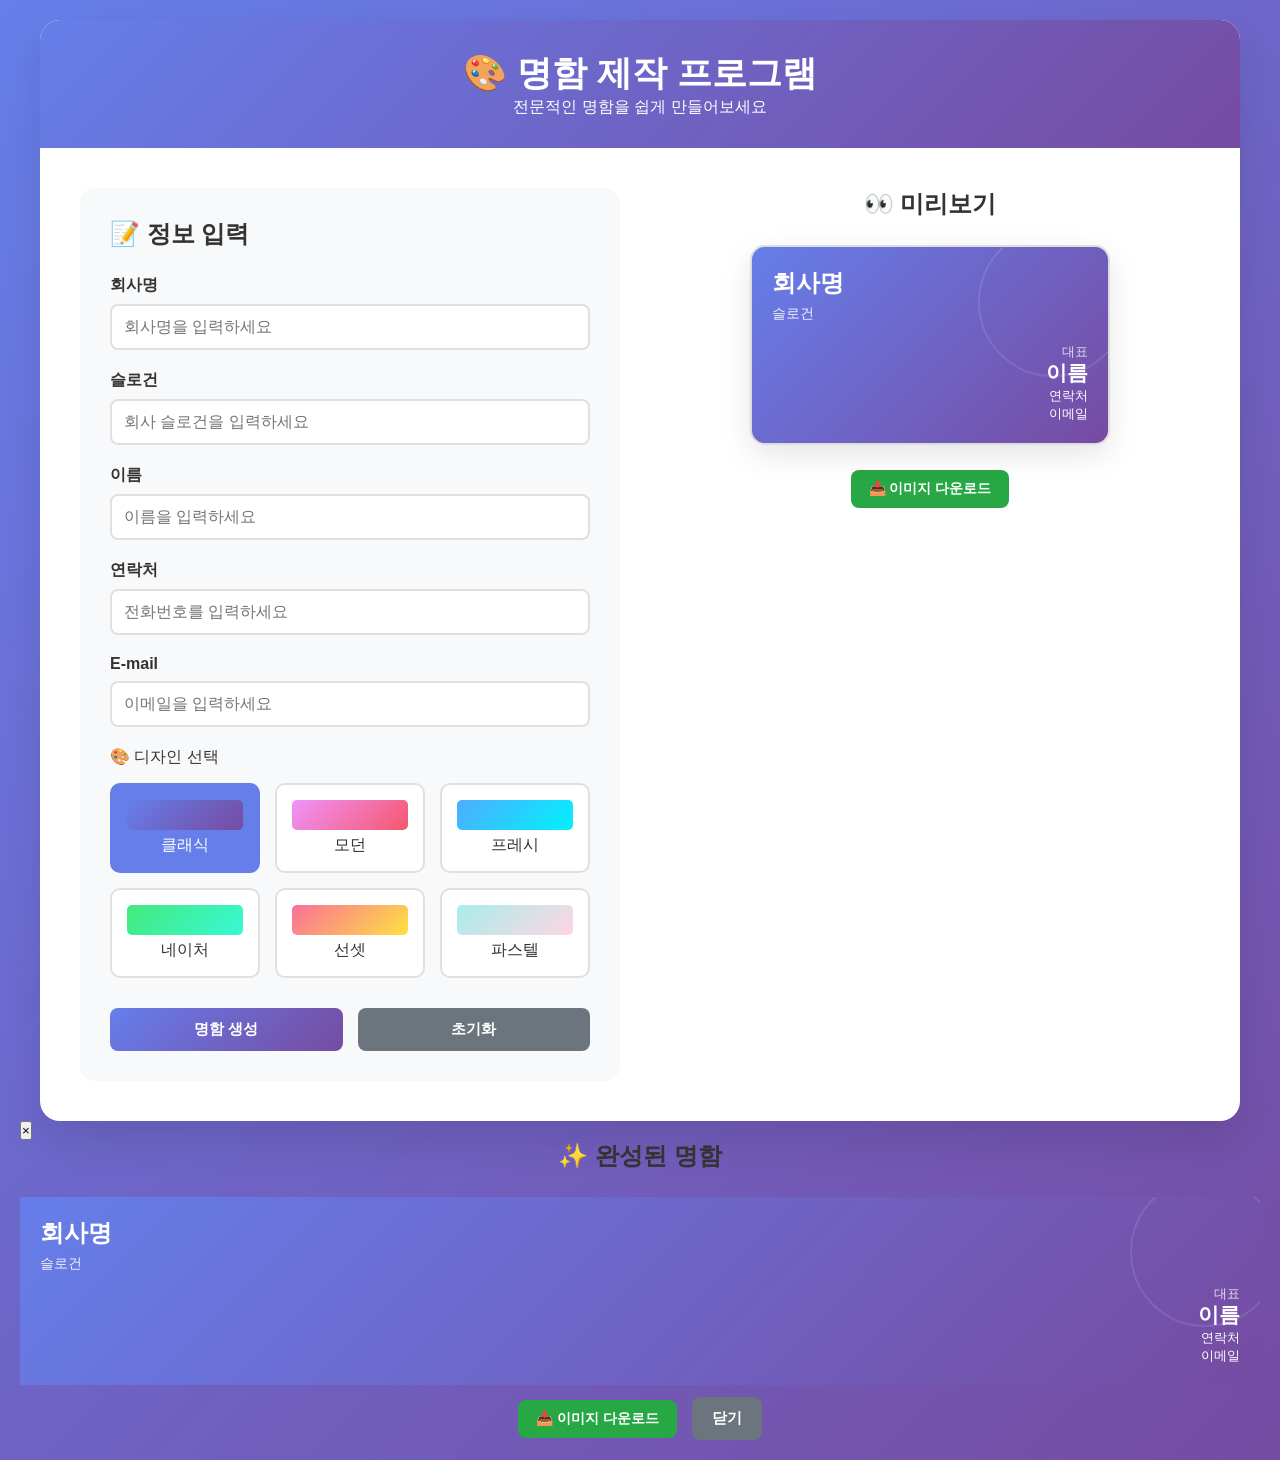
==== business_card.html @ b2702639 "Add business card generator with refined design" ====
<!DOCTYPE html>
<html lang="ko">
<head>
    <meta charset="UTF-8">
    <meta name="viewport" content="width=device-width, initial-scale=1.0">
    <title>명함 제작 프로그램</title>
    <style>
        * {
            margin: 0;
            padding: 0;
            box-sizing: border-box;
        }

        body {
            font-family: 'Arial', sans-serif;
            background: linear-gradient(135deg, #667eea 0%, #764ba2 100%);
            min-height: 100vh;
            padding: 20px;
            color: #333;
        }

        .container {
            max-width: 1200px;
            margin: 0 auto;
            background: #fff;
            border-radius: 20px;
            box-shadow: 0 20px 40px rgba(0,0,0,0.1);
            overflow: hidden;
        }

        .header {
            background: linear-gradient(135deg, #667eea 0%, #764ba2 100%);
            color: #fff;
            padding: 30px;
            text-align: center;
        }

        .header h1 {
            font-size: 2.2rem;
            font-weight: bold;
        }

        .content {
            display: grid;
            grid-template-columns: 1fr 1fr;
            gap: 40px;
            padding: 40px;
        }

        .form-section {
            background: #f8f9fa;
            padding: 30px;
            border-radius: 15px;
        }

        .form-group {
            margin-bottom: 20px;
        }

        .form-group label {
            display: block;
            margin-bottom: 8px;
            font-weight: bold;
            color: #333;
        }

        .form-group input {
            width: 100%;
            padding: 12px;
            border: 2px solid #e0e0e0;
            border-radius: 8px;
            font-size: 16px;
            transition: border-color 0.3s;
        }

        .form-group input:focus {
            outline: none;
            border-color: #667eea;
            box-shadow: 0 0 0 3px rgba(102, 126, 234, 0.1);
        }

        .design-selector {
            margin-bottom: 30px;
        }

        .design-grid {
            display: grid;
            grid-template-columns: repeat(3, 1fr);
            gap: 15px;
            margin-top: 15px;
        }

        .design-option {
            padding: 15px;
            border: 2px solid #e0e0e0;
            border-radius: 10px;
            cursor: pointer;
            text-align: center;
            transition: all 0.3s;
            background: #fff;
        }

        .design-option:hover {
            transform: translateY(-2px);
            box-shadow: 0 5px 15px rgba(0,0,0,0.1);
        }

        .design-option.active {
            border-color: #667eea;
            background: #667eea;
            color: #fff;
        }

        .buttons {
            display: flex;
            gap: 15px;
            margin-top: 30px;
        }

        .btn {
            padding: 12px 20px;
            border: none;
            border-radius: 8px;
            font-size: 15px;
            font-weight: bold;
            cursor: pointer;
            transition: background 0.3s, transform 0.3s;
        }

        .btn-primary {
            background: linear-gradient(135deg, #667eea 0%, #764ba2 100%);
            color: #fff;
            flex: 1;
        }

        .btn-primary:hover {
            transform: translateY(-2px);
            box-shadow: 0 5px 15px rgba(102, 126, 234, 0.3);
        }

        .btn-secondary {
            background: #6c757d;
            color: #fff;
            flex: 1;
        }

        .btn-secondary:hover {
            background: #5a6268;
            transform: translateY(-2px);
        }

        .btn-download {
            background: #28a745;
            color: #fff;
            margin-top: 15px;
            padding: 10px 18px;
            font-size: 14px;
        }

        .btn-download:hover {
            background: #218838;
            transform: translateY(-2px);
        }

        .preview-section {
            display: flex;
            flex-direction: column;
            align-items: center;
        }

        .card-preview {
            width: 360px;
            height: 200px;
            border: 2px solid #ddd;
            border-radius: 15px;
            margin-bottom: 10px;
            position: relative;
            background: #fff;
            box-shadow: 0 10px 30px rgba(0,0,0,0.1);
            overflow: hidden;
        }

        .design-1 {background: linear-gradient(135deg, #667eea 0%, #764ba2 100%); color: #fff;}
        .design-2 {background: linear-gradient(135deg, #f093fb 0%, #f5576c 100%); color: #fff;}
        .design-3 {background: linear-gradient(135deg, #4facfe 0%, #00f2fe 100%); color: #fff;}
        .design-4 {background: linear-gradient(135deg, #43e97b 0%, #38f9d7 100%); color: #333;}
        .design-5 {background: linear-gradient(135deg, #fa709a 0%, #fee140 100%); color: #333;}
        .design-6 {background: linear-gradient(135deg, #a8edea 0%, #fed6e3 100%); color: #333;}

        .card-content {
            padding: 20px;
            height: 100%;
            display: flex;
            flex-direction: column;
            justify-content: space-between;
            position: relative;
            overflow: hidden;
        }

        .card-pattern {
            position: absolute;
            top: 0;
            right: 0;
            width: 100%;
            height: 100%;
            opacity: 0.1;
            pointer-events: none;
        }

        .pattern-circles {
            position: absolute;
            top: -20px;
            right: -20px;
            width: 150px;
            height: 150px;
            border-radius: 50%;
            border: 2px solid currentColor;
        }

        .pattern-lines {
            position: absolute;
            top: 0;
            right: 0;
            width: 100px;
            height: 100%;
            background: repeating-linear-gradient(45deg, transparent, transparent 10px, currentColor 10px, currentColor 12px);
        }

        .company-info {text-align: left;}
        .company-name {font-size: 1.5rem; font-weight: bold; margin-bottom: 5px;}
        .company-slogan {font-size: 0.9rem; opacity: 0.9; margin-bottom: 15px;}

        .personal-info {text-align: right;}
        .person-title {font-size: 0.8rem; display: block; line-height: 1; opacity: 0.8;}
        .person-name {font-size: 1.3rem; font-weight: bold; margin-top: 2px;}
        .contact-info {font-size: 0.8rem; line-height: 1.4;}

        @media (max-width: 768px) {
            .content {grid-template-columns: 1fr; gap: 20px; padding: 20px;}
            .card-preview {width: 300px; height: 167px;}
            .design-grid {grid-template-columns: repeat(2, 1fr);}
        }
    </style>
</head>
<body>
    <div class="container">
        <div class="header">
            <h1>🎨 명함 제작 프로그램</h1>
            <p>전문적인 명함을 쉽게 만들어보세요</p>
        </div>

        <div class="content">
            <div class="form-section">
                <h2 style="margin-bottom: 25px; color: #333;">📝 정보 입력</h2>
                <div class="form-group">
                    <label for="company">회사명</label>
                    <input type="text" id="company" placeholder="회사명을 입력하세요">
                </div>
                <div class="form-group">
                    <label for="slogan">슬로건</label>
                    <input type="text" id="slogan" placeholder="회사 슬로건을 입력하세요">
                </div>
                <div class="form-group">
                    <label for="name">이름</label>
                    <input type="text" id="name" placeholder="이름을 입력하세요">
                </div>
                <div class="form-group">
                    <label for="phone">연락처</label>
                    <input type="text" id="phone" placeholder="전화번호를 입력하세요">
                </div>
                <div class="form-group">
                    <label for="email">E-mail</label>
                    <input type="email" id="email" placeholder="이메일을 입력하세요">
                </div>
                <div class="design-selector">
                    <label>🎨 디자인 선택</label>
                    <div class="design-grid">
                        <div class="design-option active" data-design="1">
                            <div style="background: linear-gradient(135deg, #667eea 0%, #764ba2 100%); height: 30px; border-radius: 5px; margin-bottom: 5px;"></div>
                            클래식
                        </div>
                        <div class="design-option" data-design="2">
                            <div style="background: linear-gradient(135deg, #f093fb 0%, #f5576c 100%); height: 30px; border-radius: 5px; margin-bottom: 5px;"></div>
                            모던
                        </div>
                        <div class="design-option" data-design="3">
                            <div style="background: linear-gradient(135deg, #4facfe 0%, #00f2fe 100%); height: 30px; border-radius: 5px; margin-bottom: 5px;"></div>
                            프레시
                        </div>
                        <div class="design-option" data-design="4">
                            <div style="background: linear-gradient(135deg, #43e97b 0%, #38f9d7 100%); height: 30px; border-radius: 5px; margin-bottom: 5px;"></div>
                            네이처
                        </div>
                        <div class="design-option" data-design="5">
                            <div style="background: linear-gradient(135deg, #fa709a 0%, #fee140 100%); height: 30px; border-radius: 5px; margin-bottom: 5px;"></div>
                            선셋
                        </div>
                        <div class="design-option" data-design="6">
                            <div style="background: linear-gradient(135deg, #a8edea 0%, #fed6e3 100%); height: 30px; border-radius: 5px; margin-bottom: 5px;"></div>
                            파스텔
                        </div>
                    </div>
                </div>
                <div class="buttons">
                    <button class="btn btn-primary" onclick="generateCard()">명함 생성</button>
                    <button class="btn btn-secondary" onclick="resetForm()">초기화</button>
                </div>
            </div>

            <div class="preview-section">
                <h2 style="margin-bottom: 25px; color: #333;">👀 미리보기</h2>
                <div class="card-preview design-1" id="cardPreview">
                    <div class="card-content">
                        <div class="card-pattern"><div class="pattern-circles"></div></div>
                        <div class="company-info">
                            <div class="company-name">회사명</div>
                            <div class="company-slogan">슬로건</div>
                        </div>
                        <div class="personal-info">
                            <span class="person-title">대표</span>
                            <span class="person-name">이름</span>
                            <div class="contact-info">
                                <div>연락처</div>
                                <div>이메일</div>
                            </div>
                        </div>
                    </div>
                </div>
                <button class="btn btn-download" onclick="downloadCard()">📥 이미지 다운로드</button>
            </div>
        </div>
    </div>

    <div class="modal-overlay" id="modalOverlay">
        <div class="modal-content">
            <button class="close-modal" onclick="closeModal()">&times;</button>
            <h2 style="text-align:center; margin-bottom:25px; color:#333;">✨ 완성된 명함</h2>
            <div class="modal-card design-1" id="modalCard">
                <!-- 내용은 스크립트에서 채워짐 -->
            </div>
            <div style="text-align:center;">
                <button class="btn btn-download" onclick="downloadCard()" style="margin-right:10px;">📥 이미지 다운로드</button>
                <button class="btn btn-secondary" onclick="closeModal()">닫기</button>
            </div>
        </div>
    </div>

    <script>
    let selectedDesign = 1;

    document.querySelectorAll('.design-option').forEach(option => {
        option.addEventListener('click', function() {
            document.querySelectorAll('.design-option').forEach(opt => opt.classList.remove('active'));
            this.classList.add('active');
            selectedDesign = this.getAttribute('data-design');
            updatePreview();
        });
    });

    document.querySelectorAll('input').forEach(input => input.addEventListener('input', updatePreview));

    function updatePreview() {
        const company = document.getElementById('company').value || '회사명';
        const slogan  = document.getElementById('slogan').value || '슬로건';
        const name    = document.getElementById('name').value || '이름';
        const phone   = document.getElementById('phone').value || '연락처';
        const email   = document.getElementById('email').value || '이메일';

        const patterns = {
            1: '<div class="pattern-circles"></div>',
            2: '<div class="pattern-lines"></div>',
            3: '<div class="pattern-circles"></div>',
            4: '<div class="pattern-lines"></div>',
            5: '<div class="pattern-circles"></div>',
            6: '<div class="pattern-lines"></div>'
        };

        const cardHTML = `
            <div class="card-content">
                <div class="card-pattern">${patterns[selectedDesign]}</div>
                <div class="company-info">
                    <div class="company-name">${company}</div>
                    <div class="company-slogan">${slogan}</div>
                </div>
                <div class="personal-info">
                    <span class="person-title">대표</span>
                    <span class="person-name">${name}</span>
                    <div class="contact-info">
                        <div>${phone}</div>
                        <div>${email}</div>
                    </div>
                </div>
            </div>`;

        const preview = document.getElementById('cardPreview');
        preview.className = `card-preview design-${selectedDesign}`;
        preview.innerHTML = cardHTML;

        const modalCard = document.getElementById('modalCard');
        modalCard.className = `modal-card design-${selectedDesign}`;
        modalCard.innerHTML = cardHTML;
    }

    function generateCard() {
        if (!document.getElementById('company').value || !document.getElementById('name').value) {
            alert('회사명과 이름은 필수 입력 항목입니다.');
            return;
        }
        updatePreview();
        document.getElementById('modalOverlay').style.display = 'flex';
    }

    function closeModal() {
        document.getElementById('modalOverlay').style.display = 'none';
    }

    document.getElementById('modalOverlay').addEventListener('click', e => {
        if (e.target === e.currentTarget) closeModal();
    });

    function resetForm() {
        document.querySelectorAll('input').forEach(i => i.value = '');
        document.querySelectorAll('.design-option').forEach(opt => opt.classList.remove('active'));
        document.querySelector('[data-design="1"]').classList.add('active');
        selectedDesign = 1;
        closeModal();
        updatePreview();
    }

    function downloadCard() {
        const canvas = document.createElement('canvas');
        const ctx = canvas.getContext('2d');
        canvas.width = 1063; // 90mm
        canvas.height = 591; // 50mm

        const company = document.getElementById('company').value || '회사명';
        const slogan  = document.getElementById('slogan').value || '슬로건';
        const name    = document.getElementById('name').value || '이름';
        const phone   = document.getElementById('phone').value || '연락처';
        const email   = document.getElementById('email').value || '이메일';

        const gradients = {
            1: ['#667eea', '#764ba2'],
            2: ['#f093fb', '#f5576c'],
            3: ['#4facfe', '#00f2fe'],
            4: ['#43e97b', '#38f9d7'],
            5: ['#fa709a', '#fee140'],
            6: ['#a8edea', '#fed6e3']
        };

        const gradient = ctx.createLinearGradient(0, 0, canvas.width, canvas.height);
        gradient.addColorStop(0, gradients[selectedDesign][0]);
        gradient.addColorStop(1, gradients[selectedDesign][1]);
        ctx.fillStyle = gradient;
        ctx.fillRect(0, 0, canvas.width, canvas.height);

        const textColor = (selectedDesign >= 4) ? '#333' : '#fff';
        ctx.fillStyle = textColor;

        ctx.font = 'bold 60px Arial';
        ctx.textAlign = 'left';
        ctx.fillText(company, 60, 120);
        ctx.font = '36px Arial';
        ctx.fillText(slogan, 60, 180);

        ctx.save();
        ctx.globalAlpha = 0.1;
        ctx.strokeStyle = textColor;
        ctx.lineWidth = 3;
        if (selectedDesign % 2 === 1) {
            ctx.beginPath();
            ctx.arc(canvas.width - 120, 120, 100, 0, 2 * Math.PI);
            ctx.stroke();
            ctx.beginPath();
            ctx.arc(canvas.width - 120, 120, 70, 0, 2 * Math.PI);
            ctx.stroke();
        } else {
            for (let i = 0; i < 10; i++) {
                ctx.beginPath();
                ctx.moveTo(canvas.width - 150 + i * 15, 0);
                ctx.lineTo(canvas.width - 50 + i * 15, 200);
                ctx.stroke();
            }
        }
        ctx.restore();

        ctx.font = 'bold 48px Arial';
        ctx.textAlign = 'right';
        ctx.fillText(name, canvas.width - 60, 340);
        ctx.font = '28px Arial';
        ctx.fillText('대표', canvas.width - 60, 310);
        ctx.font = '32px Arial';
        ctx.fillText(phone, canvas.width - 60, 420);
        ctx.fillText(email, canvas.width - 60, 470);

        const link = document.createElement('a');
        link.download = `명함_${name || 'business_card'}.png`;
        link.href = canvas.toDataURL();
        link.click();
    }

    updatePreview();
    </script>
</body>
</html>
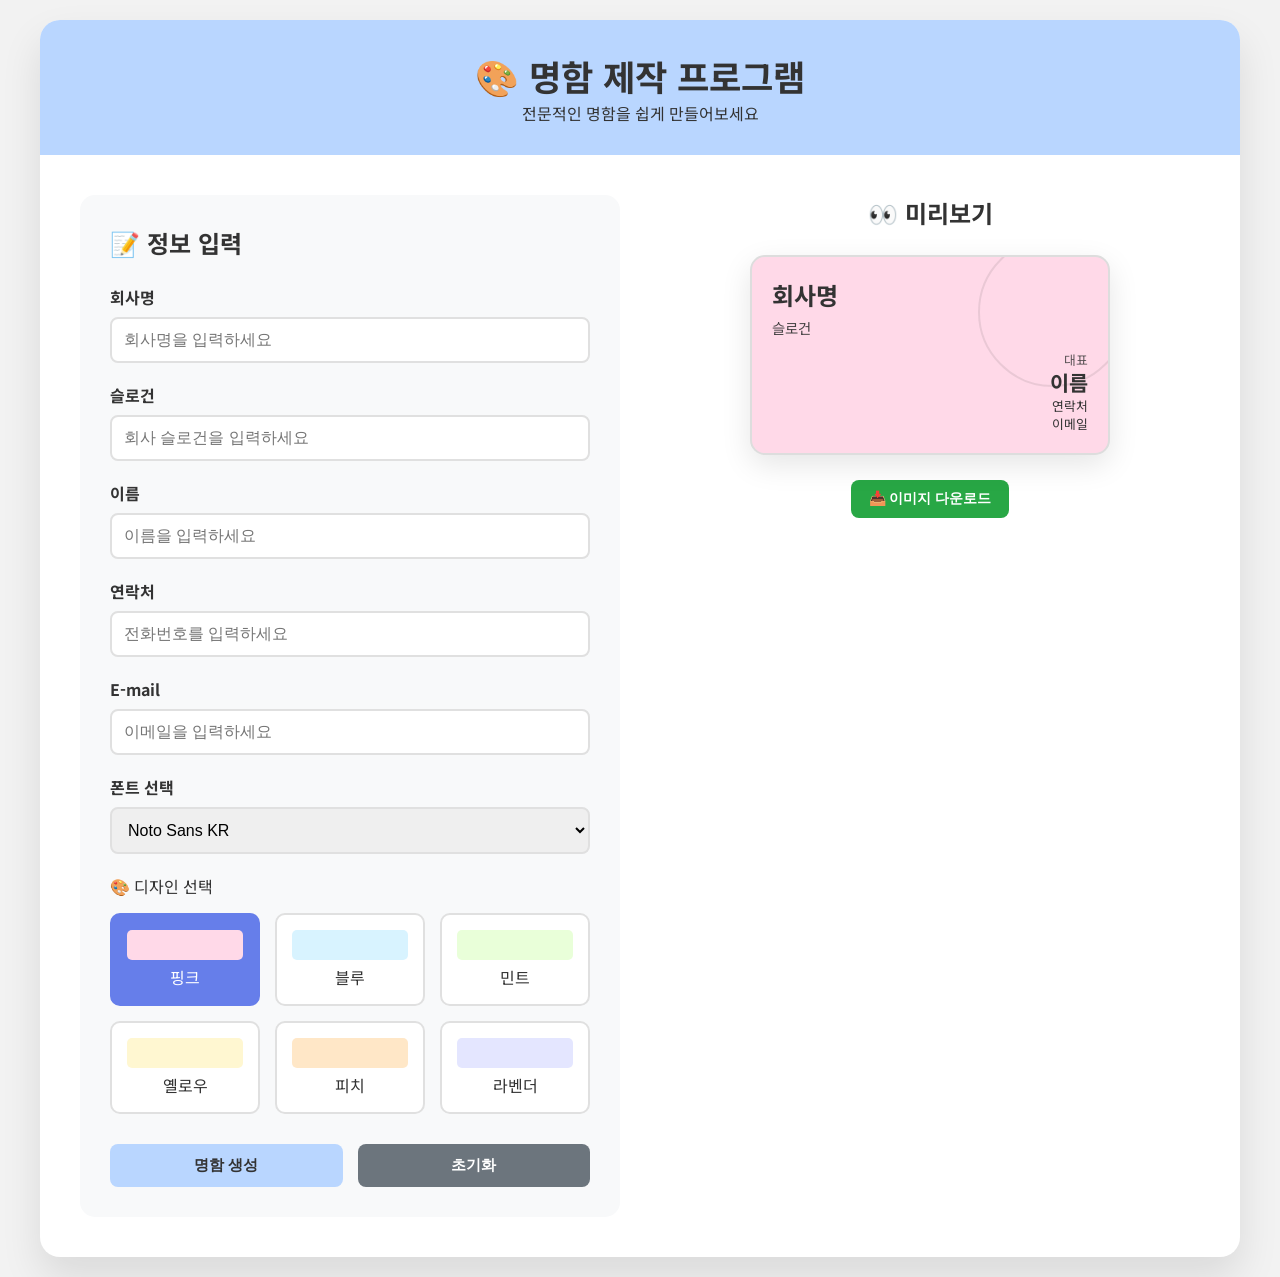
==== commit 85589711: "Refine card generator with solid colors and fonts" ====
--- a/business_card.html
+++ b/business_card.html
@@ -4,6 +4,7 @@
     <meta charset="UTF-8">
     <meta name="viewport" content="width=device-width, initial-scale=1.0">
     <title>명함 제작 프로그램</title>
+    <link href="https://fonts.googleapis.com/css2?family=Noto+Sans+KR:wght@400;700&family=Nanum+Gothic:wght@400;700&family=Do+Hyeon&display=swap" rel="stylesheet">
     <style>
         * {
             margin: 0;
@@ -12,8 +13,8 @@
         }
 
         body {
-            font-family: 'Arial', sans-serif;
-            background: linear-gradient(135deg, #667eea 0%, #764ba2 100%);
+            font-family: 'Noto Sans KR', sans-serif;
+            background: #f2f2f2;
             min-height: 100vh;
             padding: 20px;
             color: #333;
@@ -29,8 +30,8 @@
         }
 
         .header {
-            background: linear-gradient(135deg, #667eea 0%, #764ba2 100%);
-            color: #fff;
+            background: #b9d6ff;
+            color: #333;
             padding: 30px;
             text-align: center;
         }
@@ -128,8 +129,8 @@
         }
 
         .btn-primary {
-            background: linear-gradient(135deg, #667eea 0%, #764ba2 100%);
-            color: #fff;
+            background: #b9d6ff;
+            color: #333;
             flex: 1;
         }
 
@@ -180,12 +181,12 @@
             overflow: hidden;
         }
 
-        .design-1 {background: linear-gradient(135deg, #667eea 0%, #764ba2 100%); color: #fff;}
-        .design-2 {background: linear-gradient(135deg, #f093fb 0%, #f5576c 100%); color: #fff;}
-        .design-3 {background: linear-gradient(135deg, #4facfe 0%, #00f2fe 100%); color: #fff;}
-        .design-4 {background: linear-gradient(135deg, #43e97b 0%, #38f9d7 100%); color: #333;}
-        .design-5 {background: linear-gradient(135deg, #fa709a 0%, #fee140 100%); color: #333;}
-        .design-6 {background: linear-gradient(135deg, #a8edea 0%, #fed6e3 100%); color: #333;}
+        .design-1 {background:#ffd9e8; color:#333;}
+        .design-2 {background:#d8f3ff; color:#333;}
+        .design-3 {background:#e9ffd9; color:#333;}
+        .design-4 {background:#fff7d1; color:#333;}
+        .design-5 {background:#ffe7c7; color:#333;}
+        .design-6 {background:#e4e6ff; color:#333;}
 
         .card-content {
             padding: 20px;
@@ -226,6 +227,25 @@
             background: repeating-linear-gradient(45deg, transparent, transparent 10px, currentColor 10px, currentColor 12px);
         }
 
+        .pattern-dots {
+            position: absolute;
+            top: 0;
+            right: 0;
+            width: 100%;
+            height: 100%;
+            background: radial-gradient(currentColor 1px, transparent 1px);
+            background-size: 10px 10px;
+        }
+
+        .pattern-squares {
+            position: absolute;
+            top: 0;
+            right: 0;
+            width: 100%;
+            height: 100%;
+            background: repeating-linear-gradient(45deg, currentColor 0 2px, transparent 2px 6px);
+        }
+
         .company-info {text-align: left;}
         .company-name {font-size: 1.5rem; font-weight: bold; margin-bottom: 5px;}
         .company-slogan {font-size: 0.9rem; opacity: 0.9; margin-bottom: 15px;}
@@ -272,32 +292,40 @@
                     <label for="email">E-mail</label>
                     <input type="email" id="email" placeholder="이메일을 입력하세요">
                 </div>
+                <div class="form-group">
+                    <label for="fontSelect">폰트 선택</label>
+                    <select id="fontSelect" style="width:100%;padding:12px;border:2px solid #e0e0e0;border-radius:8px;font-size:16px;">
+                        <option value="'Noto Sans KR', sans-serif">Noto Sans KR</option>
+                        <option value="'Nanum Gothic', sans-serif">Nanum Gothic</option>
+                        <option value="'Do Hyeon', sans-serif">Do Hyeon</option>
+                    </select>
+                </div>
                 <div class="design-selector">
                     <label>🎨 디자인 선택</label>
                     <div class="design-grid">
                         <div class="design-option active" data-design="1">
-                            <div style="background: linear-gradient(135deg, #667eea 0%, #764ba2 100%); height: 30px; border-radius: 5px; margin-bottom: 5px;"></div>
-                            클래식
+                            <div style="background:#ffd9e8;height:30px;border-radius:5px;margin-bottom:5px;"></div>
+                            핑크
                         </div>
                         <div class="design-option" data-design="2">
-                            <div style="background: linear-gradient(135deg, #f093fb 0%, #f5576c 100%); height: 30px; border-radius: 5px; margin-bottom: 5px;"></div>
-                            모던
+                            <div style="background:#d8f3ff;height:30px;border-radius:5px;margin-bottom:5px;"></div>
+                            블루
                         </div>
                         <div class="design-option" data-design="3">
-                            <div style="background: linear-gradient(135deg, #4facfe 0%, #00f2fe 100%); height: 30px; border-radius: 5px; margin-bottom: 5px;"></div>
-                            프레시
+                            <div style="background:#e9ffd9;height:30px;border-radius:5px;margin-bottom:5px;"></div>
+                            민트
                         </div>
                         <div class="design-option" data-design="4">
-                            <div style="background: linear-gradient(135deg, #43e97b 0%, #38f9d7 100%); height: 30px; border-radius: 5px; margin-bottom: 5px;"></div>
-                            네이처
+                            <div style="background:#fff7d1;height:30px;border-radius:5px;margin-bottom:5px;"></div>
+                            옐로우
                         </div>
                         <div class="design-option" data-design="5">
-                            <div style="background: linear-gradient(135deg, #fa709a 0%, #fee140 100%); height: 30px; border-radius: 5px; margin-bottom: 5px;"></div>
-                            선셋
+                            <div style="background:#ffe7c7;height:30px;border-radius:5px;margin-bottom:5px;"></div>
+                            피치
                         </div>
                         <div class="design-option" data-design="6">
-                            <div style="background: linear-gradient(135deg, #a8edea 0%, #fed6e3 100%); height: 30px; border-radius: 5px; margin-bottom: 5px;"></div>
-                            파스텔
+                            <div style="background:#e4e6ff;height:30px;border-radius:5px;margin-bottom:5px;"></div>
+                            라벤더
                         </div>
                     </div>
                 </div>
@@ -331,19 +359,6 @@
         </div>
     </div>
 
-    <div class="modal-overlay" id="modalOverlay">
-        <div class="modal-content">
-            <button class="close-modal" onclick="closeModal()">&times;</button>
-            <h2 style="text-align:center; margin-bottom:25px; color:#333;">✨ 완성된 명함</h2>
-            <div class="modal-card design-1" id="modalCard">
-                <!-- 내용은 스크립트에서 채워짐 -->
-            </div>
-            <div style="text-align:center;">
-                <button class="btn btn-download" onclick="downloadCard()" style="margin-right:10px;">📥 이미지 다운로드</button>
-                <button class="btn btn-secondary" onclick="closeModal()">닫기</button>
-            </div>
-        </div>
-    </div>
 
     <script>
     let selectedDesign = 1;
@@ -358,6 +373,7 @@
     });
 
     document.querySelectorAll('input').forEach(input => input.addEventListener('input', updatePreview));
+    document.getElementById('fontSelect').addEventListener('change', updatePreview);
 
     function updatePreview() {
         const company = document.getElementById('company').value || '회사명';
@@ -365,12 +381,13 @@
         const name    = document.getElementById('name').value || '이름';
         const phone   = document.getElementById('phone').value || '연락처';
         const email   = document.getElementById('email').value || '이메일';
+        const font    = document.getElementById('fontSelect').value;
 
         const patterns = {
             1: '<div class="pattern-circles"></div>',
             2: '<div class="pattern-lines"></div>',
-            3: '<div class="pattern-circles"></div>',
-            4: '<div class="pattern-lines"></div>',
+            3: '<div class="pattern-dots"></div>',
+            4: '<div class="pattern-squares"></div>',
             5: '<div class="pattern-circles"></div>',
             6: '<div class="pattern-lines"></div>'
         };
@@ -395,10 +412,8 @@
         const preview = document.getElementById('cardPreview');
         preview.className = `card-preview design-${selectedDesign}`;
         preview.innerHTML = cardHTML;
-
-        const modalCard = document.getElementById('modalCard');
-        modalCard.className = `modal-card design-${selectedDesign}`;
-        modalCard.innerHTML = cardHTML;
+        preview.style.fontFamily = font;
+
     }
 
     function generateCard() {
@@ -407,23 +422,15 @@
             return;
         }
         updatePreview();
-        document.getElementById('modalOverlay').style.display = 'flex';
     }
 
-    function closeModal() {
-        document.getElementById('modalOverlay').style.display = 'none';
-    }
-
-    document.getElementById('modalOverlay').addEventListener('click', e => {
-        if (e.target === e.currentTarget) closeModal();
-    });
 
     function resetForm() {
         document.querySelectorAll('input').forEach(i => i.value = '');
         document.querySelectorAll('.design-option').forEach(opt => opt.classList.remove('active'));
         document.querySelector('[data-design="1"]').classList.add('active');
         selectedDesign = 1;
-        closeModal();
+        document.getElementById('fontSelect').selectedIndex = 0;
         updatePreview();
     }
 
@@ -439,57 +446,78 @@
         const phone   = document.getElementById('phone').value || '연락처';
         const email   = document.getElementById('email').value || '이메일';
 
-        const gradients = {
-            1: ['#667eea', '#764ba2'],
-            2: ['#f093fb', '#f5576c'],
-            3: ['#4facfe', '#00f2fe'],
-            4: ['#43e97b', '#38f9d7'],
-            5: ['#fa709a', '#fee140'],
-            6: ['#a8edea', '#fed6e3']
+        const colors = {
+            1: '#ffd9e8',
+            2: '#d8f3ff',
+            3: '#e9ffd9',
+            4: '#fff7d1',
+            5: '#ffe7c7',
+            6: '#e4e6ff'
         };
-
-        const gradient = ctx.createLinearGradient(0, 0, canvas.width, canvas.height);
-        gradient.addColorStop(0, gradients[selectedDesign][0]);
-        gradient.addColorStop(1, gradients[selectedDesign][1]);
-        ctx.fillStyle = gradient;
+        ctx.fillStyle = colors[selectedDesign];
         ctx.fillRect(0, 0, canvas.width, canvas.height);
 
-        const textColor = (selectedDesign >= 4) ? '#333' : '#fff';
+        const textColor = '#333';
         ctx.fillStyle = textColor;
 
-        ctx.font = 'bold 60px Arial';
+        const font = document.getElementById('fontSelect').value;
+        ctx.font = `bold 60px ${font}`;
         ctx.textAlign = 'left';
         ctx.fillText(company, 60, 120);
-        ctx.font = '36px Arial';
+        ctx.font = `36px ${font}`;
         ctx.fillText(slogan, 60, 180);
 
         ctx.save();
         ctx.globalAlpha = 0.1;
         ctx.strokeStyle = textColor;
         ctx.lineWidth = 3;
-        if (selectedDesign % 2 === 1) {
+        const patternType = {
+            1: 'circles',
+            2: 'lines',
+            3: 'dots',
+            4: 'squares',
+            5: 'circles',
+            6: 'lines'
+        }[selectedDesign];
+
+        if (patternType === 'circles') {
             ctx.beginPath();
             ctx.arc(canvas.width - 120, 120, 100, 0, 2 * Math.PI);
             ctx.stroke();
             ctx.beginPath();
             ctx.arc(canvas.width - 120, 120, 70, 0, 2 * Math.PI);
             ctx.stroke();
-        } else {
+        } else if (patternType === 'lines') {
             for (let i = 0; i < 10; i++) {
                 ctx.beginPath();
                 ctx.moveTo(canvas.width - 150 + i * 15, 0);
                 ctx.lineTo(canvas.width - 50 + i * 15, 200);
                 ctx.stroke();
             }
+        } else if (patternType === 'dots') {
+            ctx.fillStyle = textColor;
+            for (let x = canvas.width - 150; x < canvas.width; x += 20) {
+                for (let y = 0; y < 200; y += 20) {
+                    ctx.beginPath();
+                    ctx.arc(x, y, 3, 0, 2 * Math.PI);
+                    ctx.fill();
+                }
+            }
+        } else if (patternType === 'squares') {
+            for (let x = canvas.width - 150; x < canvas.width; x += 20) {
+                for (let y = 0; y < 200; y += 20) {
+                    ctx.strokeRect(x, y, 10, 10);
+                }
+            }
         }
         ctx.restore();
 
-        ctx.font = 'bold 48px Arial';
+        ctx.font = `bold 48px ${font}`;
         ctx.textAlign = 'right';
         ctx.fillText(name, canvas.width - 60, 340);
-        ctx.font = '28px Arial';
+        ctx.font = `28px ${font}`;
         ctx.fillText('대표', canvas.width - 60, 310);
-        ctx.font = '32px Arial';
+        ctx.font = `32px ${font}`;
         ctx.fillText(phone, canvas.width - 60, 420);
         ctx.fillText(email, canvas.width - 60, 470);
 
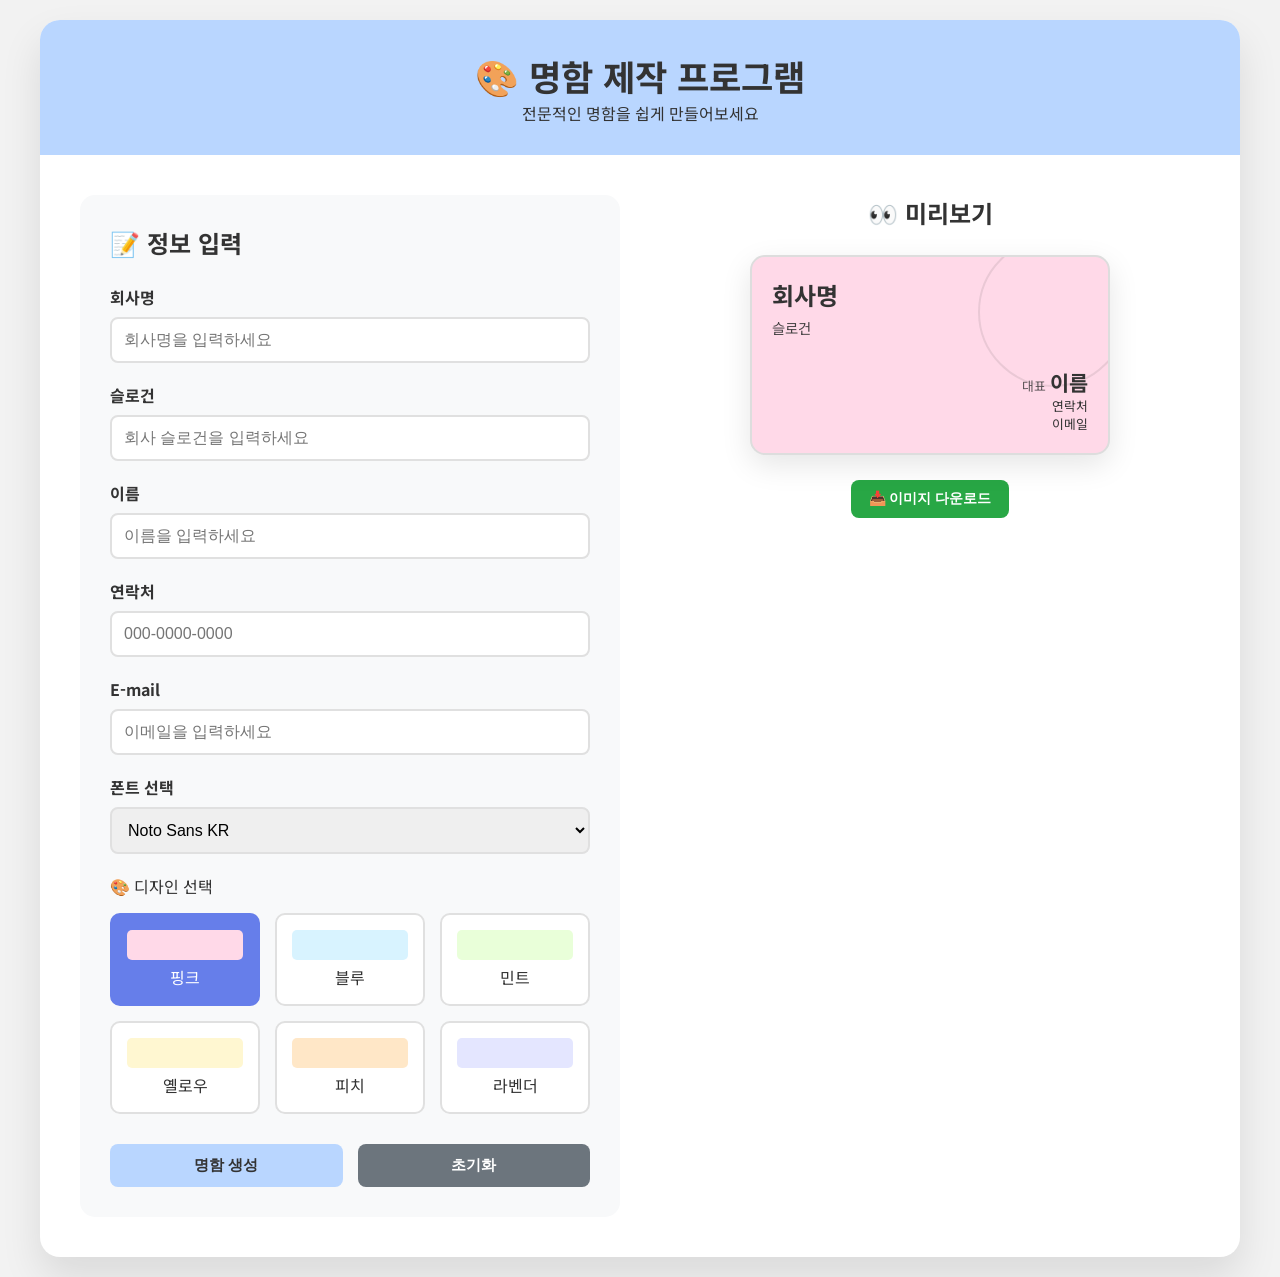
==== commit 31ffee31: "Refine title layout and add phone validation" ====
--- a/business_card.html
+++ b/business_card.html
@@ -251,8 +251,9 @@
         .company-slogan {font-size: 0.9rem; opacity: 0.9; margin-bottom: 15px;}
 
         .personal-info {text-align: right;}
-        .person-title {font-size: 0.8rem; display: block; line-height: 1; opacity: 0.8;}
-        .person-name {font-size: 1.3rem; font-weight: bold; margin-top: 2px;}
+        .name-wrapper {display: inline-flex; align-items: baseline; gap: 4px;}
+        .person-title {font-size: 0.8rem; opacity: 0.8;}
+        .person-name {font-size: 1.3rem; font-weight: bold;}
         .contact-info {font-size: 0.8rem; line-height: 1.4;}
 
         @media (max-width: 768px) {
@@ -286,7 +287,7 @@
                 </div>
                 <div class="form-group">
                     <label for="phone">연락처</label>
-                    <input type="text" id="phone" placeholder="전화번호를 입력하세요">
+                    <input type="tel" id="phone" pattern="\d{3}-\d{4}-\d{4}" placeholder="000-0000-0000">
                 </div>
                 <div class="form-group">
                     <label for="email">E-mail</label>
@@ -345,8 +346,10 @@
                             <div class="company-slogan">슬로건</div>
                         </div>
                         <div class="personal-info">
-                            <span class="person-title">대표</span>
-                            <span class="person-name">이름</span>
+                            <div class="name-wrapper">
+                                <span class="person-title">대표</span>
+                                <span class="person-name">이름</span>
+                            </div>
                             <div class="contact-info">
                                 <div>연락처</div>
                                 <div>이메일</div>
@@ -400,8 +403,10 @@
                     <div class="company-slogan">${slogan}</div>
                 </div>
                 <div class="personal-info">
-                    <span class="person-title">대표</span>
-                    <span class="person-name">${name}</span>
+                    <div class="name-wrapper">
+                        <span class="person-title">대표</span>
+                        <span class="person-name">${name}</span>
+                    </div>
                     <div class="contact-info">
                         <div>${phone}</div>
                         <div>${email}</div>
@@ -419,6 +424,11 @@
     function generateCard() {
         if (!document.getElementById('company').value || !document.getElementById('name').value) {
             alert('회사명과 이름은 필수 입력 항목입니다.');
+            return;
+        }
+        const phone = document.getElementById('phone').value;
+        if (phone && !/^\d{3}-\d{4}-\d{4}$/.test(phone)) {
+            alert('전화번호 형식은 000-0000-0000 입니다.');
             return;
         }
         updatePreview();
@@ -512,11 +522,19 @@
         }
         ctx.restore();
 
+        ctx.textAlign = 'left';
+        ctx.textBaseline = 'alphabetic';
+        const gap = 10;
+        ctx.font = `28px ${font}`;
+        const titleWidth = ctx.measureText('대표').width;
         ctx.font = `bold 48px ${font}`;
+        const nameWidth = ctx.measureText(name).width;
+        const startX = canvas.width - 60 - (titleWidth + gap + nameWidth);
+        ctx.font = `28px ${font}`;
+        ctx.fillText('대표', startX, 340);
+        ctx.font = `bold 48px ${font}`;
+        ctx.fillText(name, startX + titleWidth + gap, 340);
         ctx.textAlign = 'right';
-        ctx.fillText(name, canvas.width - 60, 340);
-        ctx.font = `28px ${font}`;
-        ctx.fillText('대표', canvas.width - 60, 310);
         ctx.font = `32px ${font}`;
         ctx.fillText(phone, canvas.width - 60, 420);
         ctx.fillText(email, canvas.width - 60, 470);
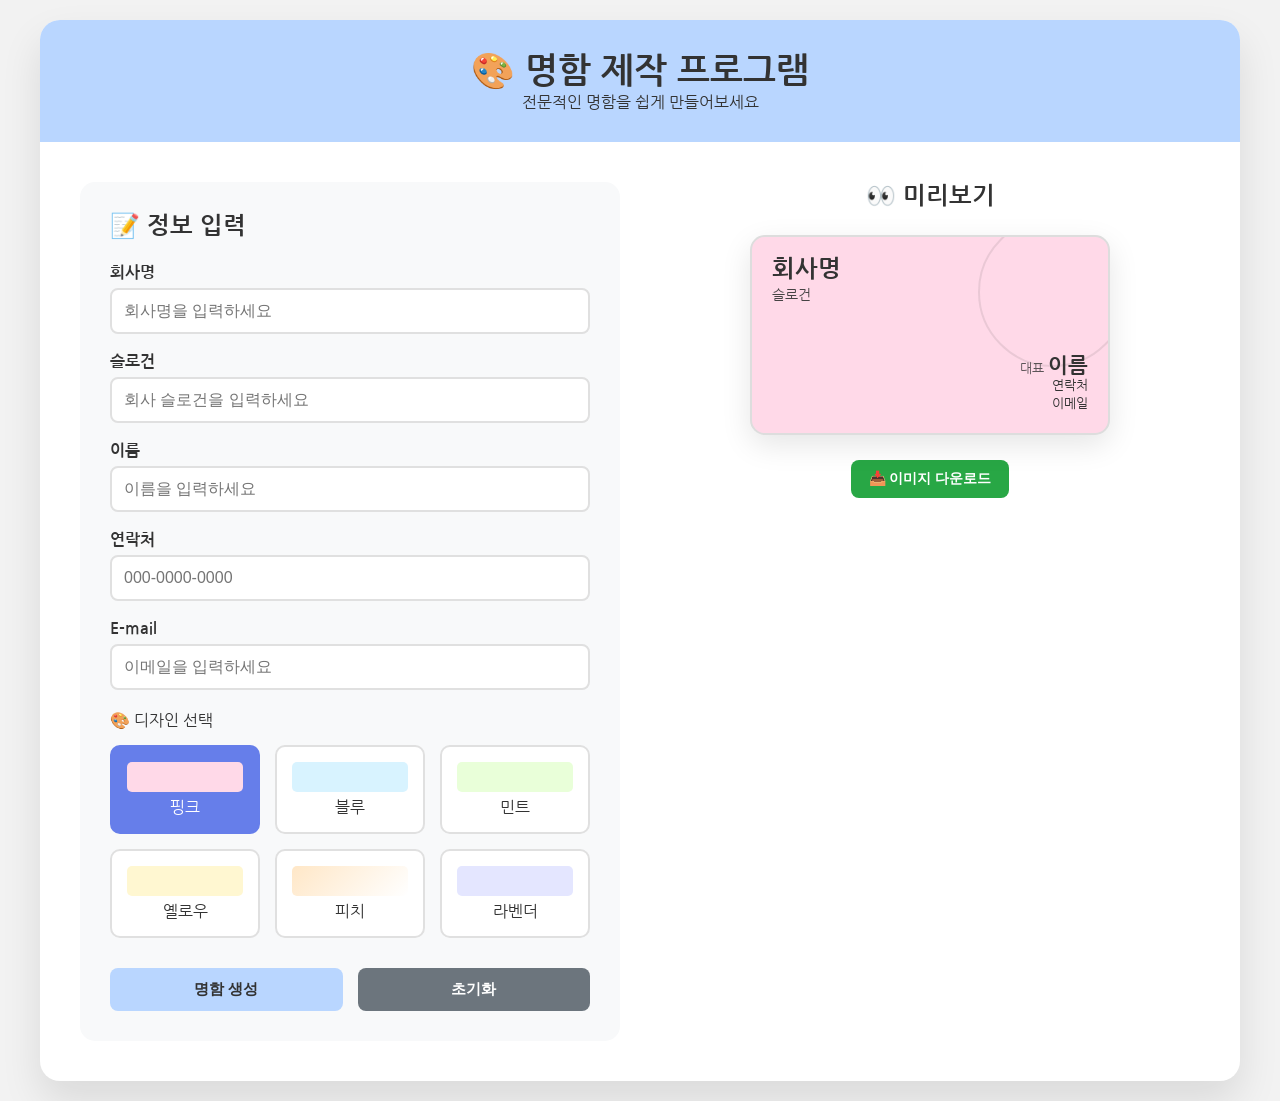
==== commit ba8fcc06: "Refine card generator UI" ====
--- a/business_card.html
+++ b/business_card.html
@@ -4,7 +4,7 @@
     <meta charset="UTF-8">
     <meta name="viewport" content="width=device-width, initial-scale=1.0">
     <title>명함 제작 프로그램</title>
-    <link href="https://fonts.googleapis.com/css2?family=Noto+Sans+KR:wght@400;700&family=Nanum+Gothic:wght@400;700&family=Do+Hyeon&display=swap" rel="stylesheet">
+    <link href="https://fonts.googleapis.com/css2?family=Nanum+Gothic:wght@400;700&display=swap" rel="stylesheet">
     <style>
         * {
             margin: 0;
@@ -13,7 +13,7 @@
         }
 
         body {
-            font-family: 'Noto Sans KR', sans-serif;
+            font-family: 'Nanum Gothic', sans-serif;
             background: #f2f2f2;
             min-height: 100vh;
             padding: 20px;
@@ -185,7 +185,7 @@
         .design-2 {background:#d8f3ff; color:#333;}
         .design-3 {background:#e9ffd9; color:#333;}
         .design-4 {background:#fff7d1; color:#333;}
-        .design-5 {background:#ffe7c7; color:#333;}
+        .design-5 {background:linear-gradient(135deg, #ffe7c7 0%, #ffffff 100%); color:#333;}
         .design-6 {background:#e4e6ff; color:#333;}
 
         .card-content {
@@ -293,14 +293,6 @@
                     <label for="email">E-mail</label>
                     <input type="email" id="email" placeholder="이메일을 입력하세요">
                 </div>
-                <div class="form-group">
-                    <label for="fontSelect">폰트 선택</label>
-                    <select id="fontSelect" style="width:100%;padding:12px;border:2px solid #e0e0e0;border-radius:8px;font-size:16px;">
-                        <option value="'Noto Sans KR', sans-serif">Noto Sans KR</option>
-                        <option value="'Nanum Gothic', sans-serif">Nanum Gothic</option>
-                        <option value="'Do Hyeon', sans-serif">Do Hyeon</option>
-                    </select>
-                </div>
                 <div class="design-selector">
                     <label>🎨 디자인 선택</label>
                     <div class="design-grid">
@@ -321,7 +313,7 @@
                             옐로우
                         </div>
                         <div class="design-option" data-design="5">
-                            <div style="background:#ffe7c7;height:30px;border-radius:5px;margin-bottom:5px;"></div>
+                            <div style="background:linear-gradient(135deg,#ffe7c7 0%,#ffffff 100%);height:30px;border-radius:5px;margin-bottom:5px;"></div>
                             피치
                         </div>
                         <div class="design-option" data-design="6">
@@ -376,7 +368,6 @@
     });
 
     document.querySelectorAll('input').forEach(input => input.addEventListener('input', updatePreview));
-    document.getElementById('fontSelect').addEventListener('change', updatePreview);
 
     function updatePreview() {
         const company = document.getElementById('company').value || '회사명';
@@ -384,7 +375,7 @@
         const name    = document.getElementById('name').value || '이름';
         const phone   = document.getElementById('phone').value || '연락처';
         const email   = document.getElementById('email').value || '이메일';
-        const font    = document.getElementById('fontSelect').value;
+        const font    = "'Nanum Gothic', sans-serif";
 
         const patterns = {
             1: '<div class="pattern-circles"></div>',
@@ -440,7 +431,6 @@
         document.querySelectorAll('.design-option').forEach(opt => opt.classList.remove('active'));
         document.querySelector('[data-design="1"]').classList.add('active');
         selectedDesign = 1;
-        document.getElementById('fontSelect').selectedIndex = 0;
         updatePreview();
     }
 
@@ -456,21 +446,25 @@
         const phone   = document.getElementById('phone').value || '연락처';
         const email   = document.getElementById('email').value || '이메일';
 
-        const colors = {
-            1: '#ffd9e8',
-            2: '#d8f3ff',
-            3: '#e9ffd9',
-            4: '#fff7d1',
-            5: '#ffe7c7',
-            6: '#e4e6ff'
+        const backgrounds = {
+            1: ['#ffd9e8', '#ffd9e8'],
+            2: ['#d8f3ff', '#d8f3ff'],
+            3: ['#e9ffd9', '#e9ffd9'],
+            4: ['#fff7d1', '#fff7d1'],
+            5: ['#ffe7c7', '#ffffff'],
+            6: ['#e4e6ff', '#e4e6ff']
         };
-        ctx.fillStyle = colors[selectedDesign];
+        const bg = backgrounds[selectedDesign];
+        const gradient = ctx.createLinearGradient(0, 0, canvas.width, canvas.height);
+        gradient.addColorStop(0, bg[0]);
+        gradient.addColorStop(1, bg[1]);
+        ctx.fillStyle = gradient;
         ctx.fillRect(0, 0, canvas.width, canvas.height);
 
         const textColor = '#333';
         ctx.fillStyle = textColor;
 
-        const font = document.getElementById('fontSelect').value;
+        const font = "'Nanum Gothic', sans-serif";
         ctx.font = `bold 60px ${font}`;
         ctx.textAlign = 'left';
         ctx.fillText(company, 60, 120);
@@ -480,7 +474,6 @@
         ctx.save();
         ctx.globalAlpha = 0.1;
         ctx.strokeStyle = textColor;
-        ctx.lineWidth = 3;
         const patternType = {
             1: 'circles',
             2: 'lines',
@@ -490,34 +483,45 @@
             6: 'lines'
         }[selectedDesign];
 
+        const scaleX = canvas.width / 360;
+        const scaleY = canvas.height / 200;
+
         if (patternType === 'circles') {
+            const r = 75 * scaleX;
+            const cx = (360 - 130 + 75) * scaleX;
+            const cy = (-20 + 75) * scaleY;
+            ctx.lineWidth = 2 * scaleX;
             ctx.beginPath();
-            ctx.arc(canvas.width - 120, 120, 100, 0, 2 * Math.PI);
-            ctx.stroke();
-            ctx.beginPath();
-            ctx.arc(canvas.width - 120, 120, 70, 0, 2 * Math.PI);
+            ctx.arc(cx, cy, r, 0, 2 * Math.PI);
             ctx.stroke();
         } else if (patternType === 'lines') {
-            for (let i = 0; i < 10; i++) {
+            ctx.lineWidth = 2 * scaleX;
+            const areaW = 100 * scaleX;
+            const step = 12 * scaleX;
+            for (let i = -canvas.height; i < areaW; i += step) {
                 ctx.beginPath();
-                ctx.moveTo(canvas.width - 150 + i * 15, 0);
-                ctx.lineTo(canvas.width - 50 + i * 15, 200);
+                ctx.moveTo(canvas.width - areaW + i, 0);
+                ctx.lineTo(canvas.width + i, canvas.height);
                 ctx.stroke();
             }
         } else if (patternType === 'dots') {
             ctx.fillStyle = textColor;
-            for (let x = canvas.width - 150; x < canvas.width; x += 20) {
-                for (let y = 0; y < 200; y += 20) {
+            const space = 10 * scaleX;
+            for (let x = 0; x < canvas.width; x += space) {
+                for (let y = 0; y < canvas.height; y += space) {
                     ctx.beginPath();
-                    ctx.arc(x, y, 3, 0, 2 * Math.PI);
+                    ctx.arc(x, y, scaleX, 0, 2 * Math.PI);
                     ctx.fill();
                 }
             }
         } else if (patternType === 'squares') {
-            for (let x = canvas.width - 150; x < canvas.width; x += 20) {
-                for (let y = 0; y < 200; y += 20) {
-                    ctx.strokeRect(x, y, 10, 10);
-                }
+            ctx.lineWidth = 2 * scaleX;
+            const step = 6 * scaleX;
+            for (let i = -canvas.height; i < canvas.width; i += step) {
+                ctx.beginPath();
+                ctx.moveTo(i, 0);
+                ctx.lineTo(i + canvas.height, canvas.height);
+                ctx.stroke();
             }
         }
         ctx.restore();
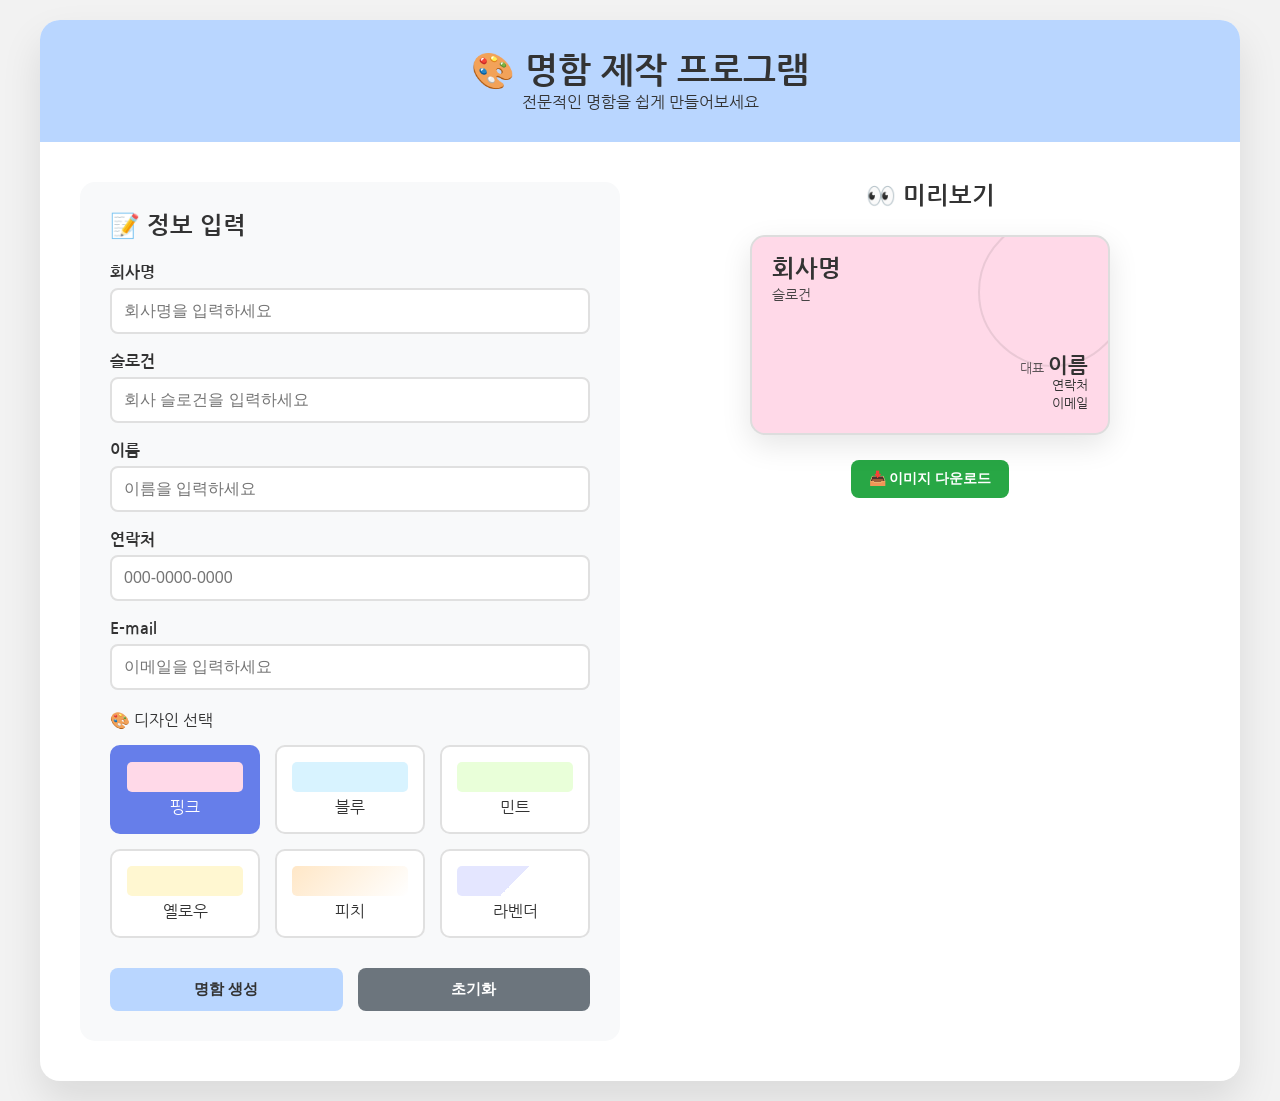
==== commit 3a529698: "Refine card patterns and lavender background" ====
--- a/business_card.html
+++ b/business_card.html
@@ -186,7 +186,7 @@
         .design-3 {background:#e9ffd9; color:#333;}
         .design-4 {background:#fff7d1; color:#333;}
         .design-5 {background:linear-gradient(135deg, #ffe7c7 0%, #ffffff 100%); color:#333;}
-        .design-6 {background:#e4e6ff; color:#333;}
+        .design-6 {background:linear-gradient(135deg, #e4e6ff 50%, #ffffff 50%); color:#333;}
 
         .card-content {
             padding: 20px;
@@ -227,22 +227,21 @@
             background: repeating-linear-gradient(45deg, transparent, transparent 10px, currentColor 10px, currentColor 12px);
         }
 
+        .pattern-dots,
+        .pattern-squares {
+            position: absolute;
+            top: -20px;
+            right: -20px;
+            width: 150px;
+            height: 150px;
+        }
+
         .pattern-dots {
-            position: absolute;
-            top: 0;
-            right: 0;
-            width: 100%;
-            height: 100%;
             background: radial-gradient(currentColor 1px, transparent 1px);
             background-size: 10px 10px;
         }
 
         .pattern-squares {
-            position: absolute;
-            top: 0;
-            right: 0;
-            width: 100%;
-            height: 100%;
             background: repeating-linear-gradient(45deg, currentColor 0 2px, transparent 2px 6px);
         }
 
@@ -317,7 +316,7 @@
                             피치
                         </div>
                         <div class="design-option" data-design="6">
-                            <div style="background:#e4e6ff;height:30px;border-radius:5px;margin-bottom:5px;"></div>
+                            <div style="background:linear-gradient(135deg,#e4e6ff 50%,#ffffff 50%);height:30px;border-radius:5px;margin-bottom:5px;"></div>
                             라벤더
                         </div>
                     </div>
@@ -452,12 +451,19 @@
             3: ['#e9ffd9', '#e9ffd9'],
             4: ['#fff7d1', '#fff7d1'],
             5: ['#ffe7c7', '#ffffff'],
-            6: ['#e4e6ff', '#e4e6ff']
+            6: ['#e4e6ff', '#ffffff']
         };
         const bg = backgrounds[selectedDesign];
         const gradient = ctx.createLinearGradient(0, 0, canvas.width, canvas.height);
-        gradient.addColorStop(0, bg[0]);
-        gradient.addColorStop(1, bg[1]);
+        if (selectedDesign == 6) {
+            gradient.addColorStop(0, bg[0]);
+            gradient.addColorStop(0.5, bg[0]);
+            gradient.addColorStop(0.5, bg[1]);
+            gradient.addColorStop(1, bg[1]);
+        } else {
+            gradient.addColorStop(0, bg[0]);
+            gradient.addColorStop(1, bg[1]);
+        }
         ctx.fillStyle = gradient;
         ctx.fillRect(0, 0, canvas.width, canvas.height);
 
@@ -507,8 +513,12 @@
         } else if (patternType === 'dots') {
             ctx.fillStyle = textColor;
             const space = 10 * scaleX;
-            for (let x = 0; x < canvas.width; x += space) {
-                for (let y = 0; y < canvas.height; y += space) {
+            const areaW = 150 * scaleX;
+            const areaH = 150 * scaleY;
+            const startX = canvas.width - areaW - 20 * scaleX;
+            const startY = -20 * scaleY;
+            for (let x = startX; x <= startX + areaW; x += space) {
+                for (let y = startY; y <= startY + areaH; y += space) {
                     ctx.beginPath();
                     ctx.arc(x, y, scaleX, 0, 2 * Math.PI);
                     ctx.fill();
@@ -516,11 +526,14 @@
             }
         } else if (patternType === 'squares') {
             ctx.lineWidth = 2 * scaleX;
+            const size = 150 * scaleX;
+            const startX = canvas.width - size - 20 * scaleX;
+            const startY = -20 * scaleY;
             const step = 6 * scaleX;
-            for (let i = -canvas.height; i < canvas.width; i += step) {
+            for (let i = -size; i < size; i += step) {
                 ctx.beginPath();
-                ctx.moveTo(i, 0);
-                ctx.lineTo(i + canvas.height, canvas.height);
+                ctx.moveTo(startX + i, startY);
+                ctx.lineTo(startX + i + size, startY + size);
                 ctx.stroke();
             }
         }
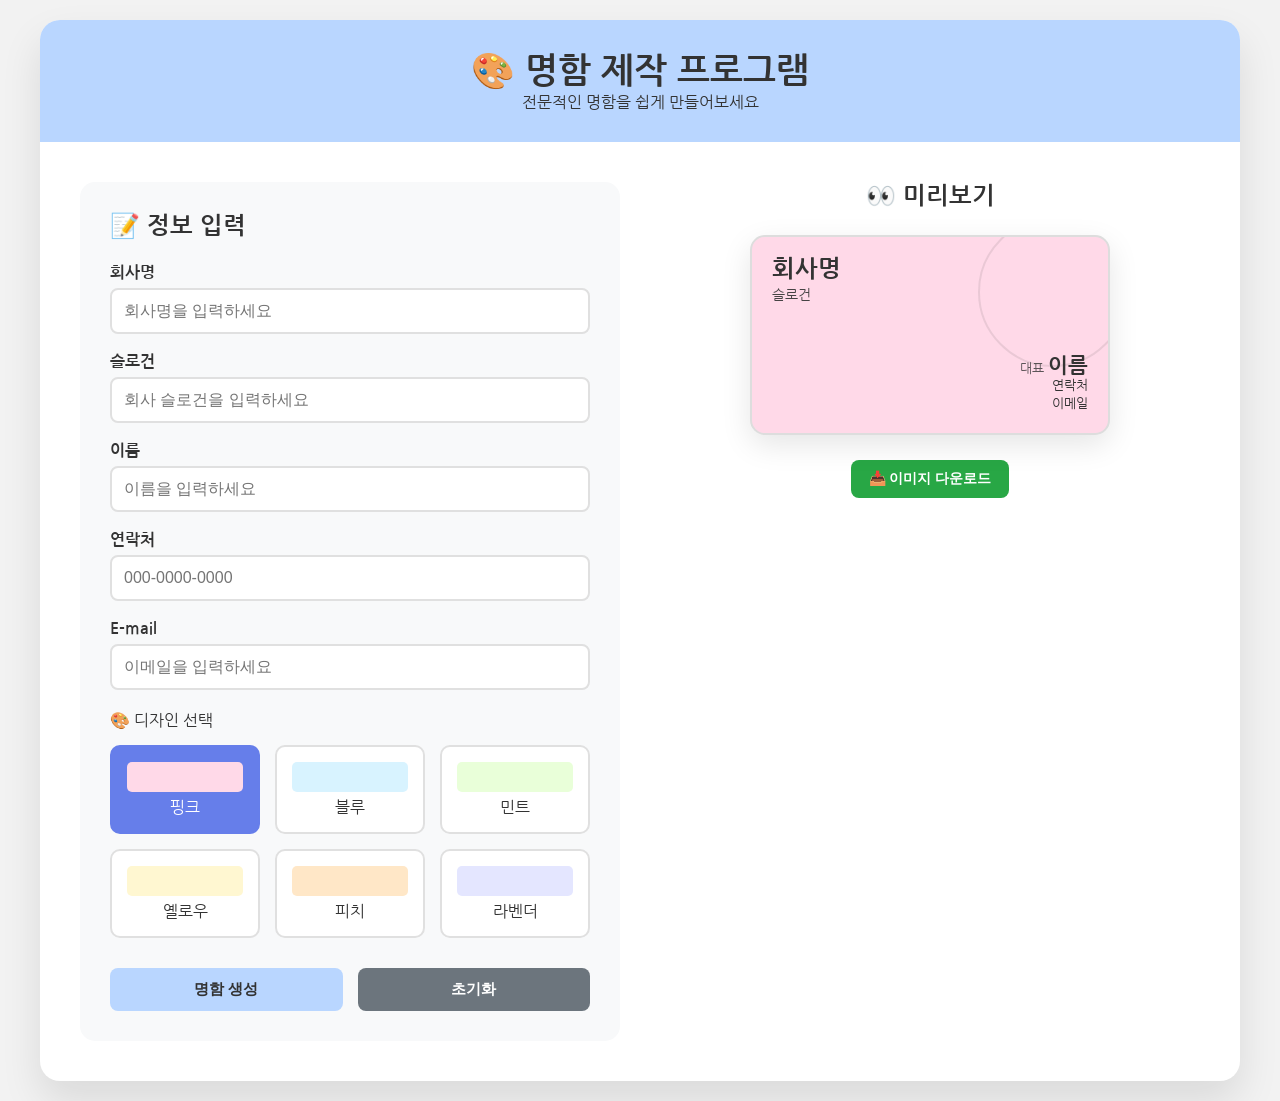
==== commit 1f46fdc2: "Clean up business card code" ====
--- a/business_card.html
+++ b/business_card.html
@@ -185,8 +185,8 @@
         .design-2 {background:#d8f3ff; color:#333;}
         .design-3 {background:#e9ffd9; color:#333;}
         .design-4 {background:#fff7d1; color:#333;}
-        .design-5 {background:linear-gradient(135deg, #ffe7c7 0%, #ffffff 100%); color:#333;}
-        .design-6 {background:linear-gradient(135deg, #e4e6ff 50%, #ffffff 50%); color:#333;}
+        .design-5 {background:#ffe7c7; color:#333;}
+        .design-6 {background:#e4e6ff; color:#333;}
 
         .card-content {
             padding: 20px;
@@ -312,11 +312,11 @@
                             옐로우
                         </div>
                         <div class="design-option" data-design="5">
-                            <div style="background:linear-gradient(135deg,#ffe7c7 0%,#ffffff 100%);height:30px;border-radius:5px;margin-bottom:5px;"></div>
+                            <div style="background:#ffe7c7;height:30px;border-radius:5px;margin-bottom:5px;"></div>
                             피치
                         </div>
                         <div class="design-option" data-design="6">
-                            <div style="background:linear-gradient(135deg,#e4e6ff 50%,#ffffff 50%);height:30px;border-radius:5px;margin-bottom:5px;"></div>
+                            <div style="background:#e4e6ff;height:30px;border-radius:5px;margin-bottom:5px;"></div>
                             라벤더
                         </div>
                     </div>
@@ -356,6 +356,7 @@
 
     <script>
     let selectedDesign = 1;
+    const fontFamily = "'Nanum Gothic', sans-serif";
 
     document.querySelectorAll('.design-option').forEach(option => {
         option.addEventListener('click', function() {
@@ -374,7 +375,6 @@
         const name    = document.getElementById('name').value || '이름';
         const phone   = document.getElementById('phone').value || '연락처';
         const email   = document.getElementById('email').value || '이메일';
-        const font    = "'Nanum Gothic', sans-serif";
 
         const patterns = {
             1: '<div class="pattern-circles"></div>',
@@ -407,7 +407,7 @@
         const preview = document.getElementById('cardPreview');
         preview.className = `card-preview design-${selectedDesign}`;
         preview.innerHTML = cardHTML;
-        preview.style.fontFamily = font;
+        preview.style.fontFamily = fontFamily;
 
     }
 
@@ -446,35 +446,23 @@
         const email   = document.getElementById('email').value || '이메일';
 
         const backgrounds = {
-            1: ['#ffd9e8', '#ffd9e8'],
-            2: ['#d8f3ff', '#d8f3ff'],
-            3: ['#e9ffd9', '#e9ffd9'],
-            4: ['#fff7d1', '#fff7d1'],
-            5: ['#ffe7c7', '#ffffff'],
-            6: ['#e4e6ff', '#ffffff']
+            1: '#ffd9e8',
+            2: '#d8f3ff',
+            3: '#e9ffd9',
+            4: '#fff7d1',
+            5: '#ffe7c7',
+            6: '#e4e6ff'
         };
-        const bg = backgrounds[selectedDesign];
-        const gradient = ctx.createLinearGradient(0, 0, canvas.width, canvas.height);
-        if (selectedDesign == 6) {
-            gradient.addColorStop(0, bg[0]);
-            gradient.addColorStop(0.5, bg[0]);
-            gradient.addColorStop(0.5, bg[1]);
-            gradient.addColorStop(1, bg[1]);
-        } else {
-            gradient.addColorStop(0, bg[0]);
-            gradient.addColorStop(1, bg[1]);
-        }
-        ctx.fillStyle = gradient;
+        ctx.fillStyle = backgrounds[selectedDesign];
         ctx.fillRect(0, 0, canvas.width, canvas.height);
 
         const textColor = '#333';
         ctx.fillStyle = textColor;
 
-        const font = "'Nanum Gothic', sans-serif";
-        ctx.font = `bold 60px ${font}`;
+        ctx.font = `bold 60px ${fontFamily}`;
         ctx.textAlign = 'left';
         ctx.fillText(company, 60, 120);
-        ctx.font = `36px ${font}`;
+        ctx.font = `36px ${fontFamily}`;
         ctx.fillText(slogan, 60, 180);
 
         ctx.save();
@@ -542,17 +530,17 @@
         ctx.textAlign = 'left';
         ctx.textBaseline = 'alphabetic';
         const gap = 10;
-        ctx.font = `28px ${font}`;
+        ctx.font = `28px ${fontFamily}`;
         const titleWidth = ctx.measureText('대표').width;
-        ctx.font = `bold 48px ${font}`;
+        ctx.font = `bold 48px ${fontFamily}`;
         const nameWidth = ctx.measureText(name).width;
         const startX = canvas.width - 60 - (titleWidth + gap + nameWidth);
-        ctx.font = `28px ${font}`;
+        ctx.font = `28px ${fontFamily}`;
         ctx.fillText('대표', startX, 340);
-        ctx.font = `bold 48px ${font}`;
+        ctx.font = `bold 48px ${fontFamily}`;
         ctx.fillText(name, startX + titleWidth + gap, 340);
         ctx.textAlign = 'right';
-        ctx.font = `32px ${font}`;
+        ctx.font = `32px ${fontFamily}`;
         ctx.fillText(phone, canvas.width - 60, 420);
         ctx.fillText(email, canvas.width - 60, 470);
 
